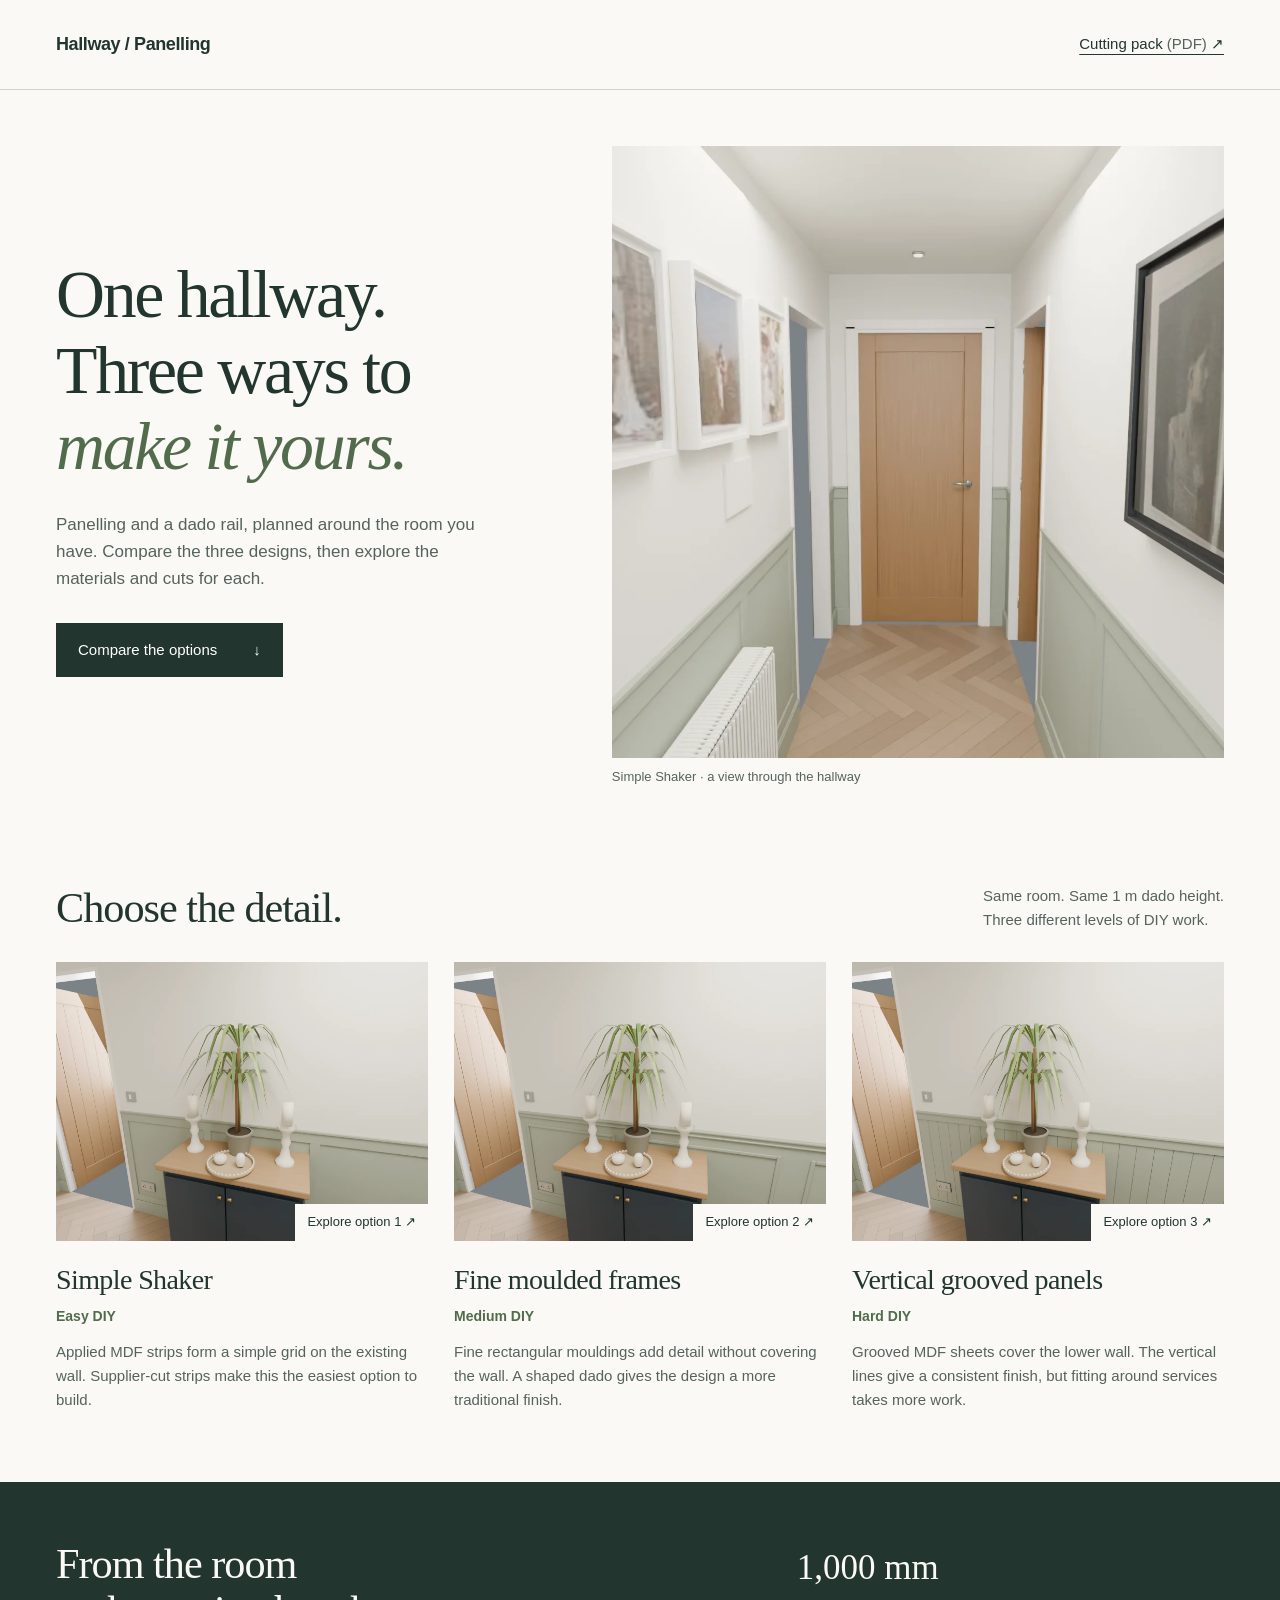
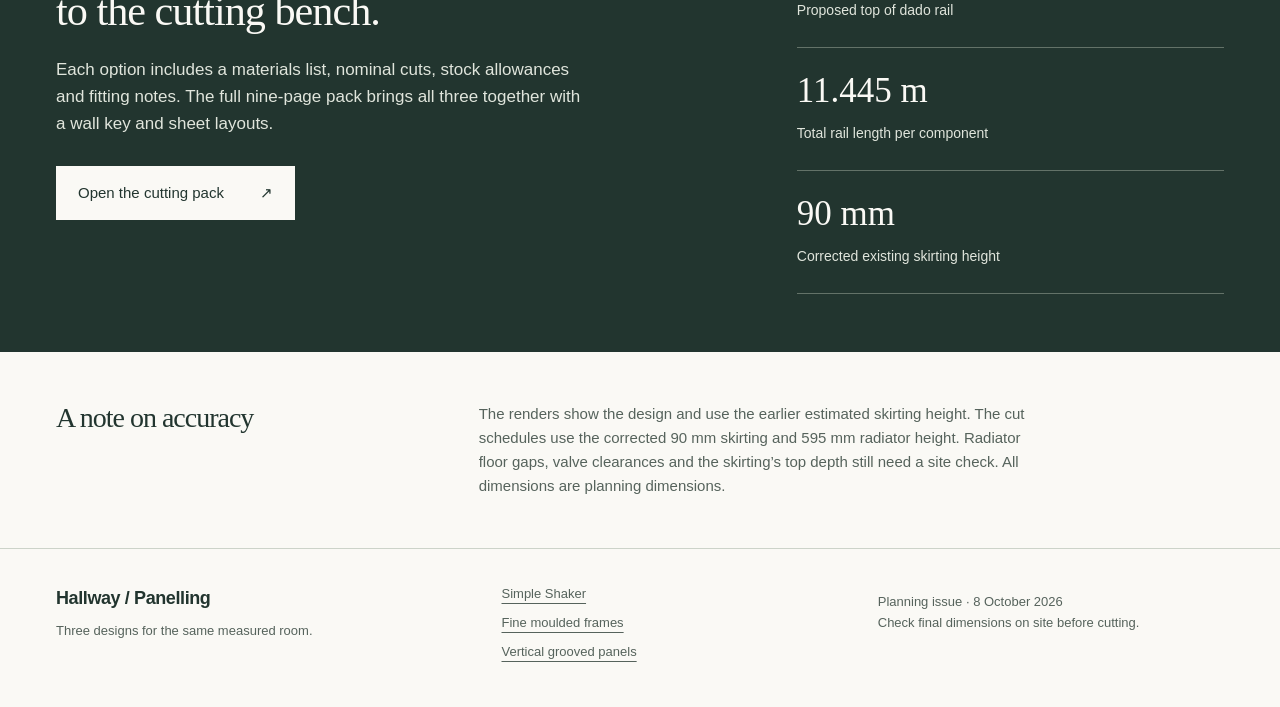
==== index.html @ 0c5785c9 "feat: publish hallway panelling options Add a landing page and three design pages with room renders," ====
<!doctype html>
<html lang="en-GB"><head><meta charset="utf-8"><meta name="viewport" content="width=device-width,initial-scale=1"><title>Three options | Hallway panelling</title><meta name="description" content="Compare three hallway panelling designs with room renders, DIY ratings, materials and cutting schedules."><meta name="theme-color" content="#22352f"><link rel="stylesheet" href="assets/style.css"><script src="assets/gallery.js" defer></script></head>
<body><a class="skip" href="#main">Skip to content</a><header class="site-header"><a class="wordmark" href="./">Hallway / Panelling</a><a class="pack-link" href="assets/hallway-panelling-materials-and-cuts.pdf">Cutting pack <span>(PDF)</span> ↗</a></header><main id="main"><section class="intro"><div><h1>One hallway.<br>Three ways to<br><em>make it yours.</em></h1><p>Panelling and a dado rail, planned around the room you have. Compare the three designs, then explore the materials and cuts for each.</p><a class="button" href="#options">Compare the options <span>↓</span></a></div><figure><img src="assets/shaker-hall.webp" alt="View along the hallway with simple shaker" width="1440" height="1080" loading="eager"><figcaption>Simple Shaker · a view through the hallway</figcaption></figure></section><section id="options" class="options"><div class="section-heading"><h2>Choose the detail.</h2><p>Same room. Same 1 m dado height.<br>Three different levels of DIY work.</p></div><div class="option-grid"><article class="option"><a class="image-link" href="shaker/"><img src="assets/shaker-cabinet.webp" alt="View of the cabinet wall with simple shaker" width="1440" height="1080" loading="lazy"><span class="image-label">Explore option 1 ↗</span></a><div class="option-heading"><h3><a href="shaker/">Simple Shaker</a></h3><span>Easy DIY</span></div><p>Applied MDF strips form a simple grid on the existing wall. Supplier-cut strips make this the easiest option to build.</p></article><article class="option"><a class="image-link" href="frames/"><img src="assets/frames-cabinet.webp" alt="View of the cabinet wall with fine moulded frames" width="1440" height="1080" loading="lazy"><span class="image-label">Explore option 2 ↗</span></a><div class="option-heading"><h3><a href="frames/">Fine moulded frames</a></h3><span>Medium DIY</span></div><p>Fine rectangular mouldings add detail without covering the wall. A shaped dado gives the design a more traditional finish.</p></article><article class="option"><a class="image-link" href="grooved/"><img src="assets/grooved-cabinet.webp" alt="View of the cabinet wall with vertical grooved panels" width="1440" height="1080" loading="lazy"><span class="image-label">Explore option 3 ↗</span></a><div class="option-heading"><h3><a href="grooved/">Vertical grooved panels</a></h3><span>Hard DIY</span></div><p>Grooved MDF sheets cover the lower wall. The vertical lines give a consistent finish, but fitting around services takes more work.</p></article></div></section><section class="planning"><div><h2>From the room<br>to the cutting bench.</h2><p>Each option includes a materials list, nominal cuts, stock allowances and fitting notes. The full nine-page pack brings all three together with a wall key and sheet layouts.</p><a class="button light" href="assets/hallway-panelling-materials-and-cuts.pdf">Open the cutting pack <span>↗</span></a></div><div class="planning-facts"><div><strong>1,000 mm</strong><span>Proposed top of dado rail</span></div><div><strong>11.445 m</strong><span>Total rail length per component</span></div><div><strong>90 mm</strong><span>Corrected existing skirting height</span></div></div></section><aside class="site-note"><h2>A note on accuracy</h2><p>The renders show the design and use the earlier estimated skirting height. The cut schedules use the corrected 90 mm skirting and 595 mm radiator height. Radiator floor gaps, valve clearances and the skirting’s top depth still need a site check. All dimensions are planning dimensions.</p></aside></main><footer><div><a class="wordmark" href="./">Hallway / Panelling</a><p>Three designs for the same measured room.</p></div><nav aria-label="All options"><a href="shaker/">Simple Shaker</a><a href="frames/">Fine moulded frames</a><a href="grooved/">Vertical grooved panels</a></nav><p class="footer-note">Planning issue · 8 October 2026<br>Check final dimensions on site before cutting.</p></footer></body></html>
---- assets/style.css ----
:root{--ink:#22352f;--muted:#56635c;--paper:#faf9f5;--sage:#e7ebe2;--line:#ccd3c9}*{box-sizing:border-box}html{scroll-behavior:smooth;scroll-padding-top:24px}body{margin:0;background:var(--paper);color:var(--ink);font-family:Arial,Helvetica,sans-serif;font-size:17px;line-height:1.6}a{color:inherit;text-underline-offset:5px}a:hover{color:#587446}a:focus-visible,summary:focus-visible,[tabindex]:focus-visible{outline:3px solid #9d5c25;outline-offset:5px}img{display:block;max-width:100%;height:auto}h1,h2,h3,p,figure{margin:0}h1,h2,h3{font-weight:400;line-height:1.12}h1,h2{font-family:Georgia,'Times New Roman',serif}h1{font-size:clamp(46px,5.3vw,78px);letter-spacing:-2.3px}h1 em{font-weight:400;color:#526b4d}h2{font-size:clamp(32px,3.3vw,46px);letter-spacing:-1px}h3{font-size:24px}p{max-width:68ch}p+p{margin-top:14px}.site-header,main,footer{max-width:1440px;margin:auto}.site-header{padding:30px 56px;display:flex;align-items:center;justify-content:space-between;border-bottom:1px solid var(--line)}.wordmark{font-size:18px;font-weight:600;letter-spacing:-.4px;text-decoration:none}.pack-link{font-size:15px}.pack-link span{color:var(--muted)}.skip{position:absolute;left:20px;top:-100px;background:white;padding:12px;z-index:10}.skip:focus{top:8px}.intro{display:grid;grid-template-columns:.9fr 1.1fr;gap:55px;align-items:center;padding:56px}.intro p{margin:26px 0 30px;max-width:420px;color:var(--muted)}.intro figure img{aspect-ratio:1;object-fit:cover}.intro figcaption{font-size:13px;color:var(--muted);margin-top:9px}.button{display:inline-flex;gap:36px;align-items:center;justify-content:space-between;background:var(--ink);color:white;padding:15px 22px;text-decoration:none;font-size:15px}.button:hover{background:#3a5546;color:white}.button.light{background:var(--paper);color:var(--ink)}.options{padding:40px 56px 70px;scroll-margin-top:25px}.section-heading{display:flex;justify-content:space-between;align-items:end;margin-bottom:30px}.section-heading p{font-size:15px;color:var(--muted)}.option-grid{display:grid;grid-template-columns:repeat(3,1fr);gap:26px}.image-link{display:block;position:relative;overflow:hidden}.image-link img{aspect-ratio:4/3;object-fit:cover}.image-label{position:absolute;bottom:0;right:0;background:var(--paper);padding:8px 12px;font-size:13px}.option-heading{margin:23px 0 12px}.option-heading h3{font-family:Georgia,serif;font-size:28px;letter-spacing:-.6px}.option-heading h3 a{text-decoration:none}.option-heading>span{display:block;margin-top:10px;font-size:14px;font-weight:600;color:#526b4d}.option p{font-size:15px;color:var(--muted)}.planning{background:var(--ink);color:var(--paper);padding:58px 56px;display:grid;grid-template-columns:1.2fr .8fr;gap:100px}.planning p{margin:22px 0 28px;max-width:530px;color:#e0e5dc}.planning-facts>div{padding:15px 0 24px;border-bottom:1px solid #637268}.planning-facts>div:first-child{padding-top:0}.planning-facts strong{display:block;font-family:Georgia,serif;font-size:35px;font-weight:400}.planning-facts span{font-size:14px;color:#e0e5dc}.site-note{display:grid;grid-template-columns:1fr 2fr;gap:50px;padding:50px 56px}.site-note h2{font-size:28px}.site-note p{font-size:15px;color:var(--muted)}footer{border-top:1px solid var(--line);padding:35px 56px 45px;display:grid;grid-template-columns:1.2fr 1fr 1fr;gap:30px;font-size:13px;color:var(--muted)}footer .wordmark{color:var(--ink)}footer p{margin-top:8px}footer nav{display:flex;flex-direction:column;gap:8px}.page-title{padding:36px 56px 32px}.back{font-size:14px}.title-row{display:flex;align-items:center;justify-content:space-between;gap:40px;margin-top:32px}.title-row h1{font-size:clamp(40px,4.2vw,64px)}.title-row>div>p{margin-top:15px;color:var(--muted)}.difficulty{flex:0 0 260px;border-left:2px solid #8d9f86;padding-left:20px}.difficulty strong{font-size:20px}.difficulty p{font-size:14px}.gallery{margin:0 56px}.gallery-nav{display:flex;gap:25px;margin-bottom:17px;font-size:14px}.gallery-nav a[aria-current=true]{font-weight:700;text-decoration-thickness:2px}.gallery figure{margin-bottom:24px}.gallery figure img{width:100%;aspect-ratio:4/3;object-fit:contain}.gallery figure#view-overview img{object-fit:contain;background:#e9e7e1}.gallery figure[hidden]{display:none}.gallery figcaption{font-size:13px;margin-top:8px;color:var(--muted)}.preview-note{margin:12px 56px 30px;color:var(--muted);font-size:13px;max-width:none}.dimension-strip{margin:0 56px;display:grid;grid-template-columns:repeat(3,1fr);padding:24px 0;border-block:1px solid var(--line)}.dimension-strip div{display:flex;flex-direction:column}.dimension-strip span{font-size:14px;color:var(--muted)}.dimension-strip strong{font-size:26px;font-weight:400;font-family:Georgia,serif}.section-nav{margin:0 56px;padding:24px 0;display:flex;gap:30px;font-size:14px;flex-wrap:wrap}.document{max-width:1060px;margin:0 auto;padding:10px 56px 65px}.document section{padding-top:40px}.document h2{margin-bottom:22px}.document h3{font-family:Georgia,serif;margin-bottom:13px}.document p{font-size:16px;color:var(--muted);max-width:none}.table-scroll{overflow:auto;margin:25px 0;max-width:100%;border-bottom:1px solid var(--line)}table{border-collapse:collapse;width:100%;font-size:14px;text-align:left}caption{text-align:left;font-weight:600;padding-bottom:12px;font-size:15px}th{background:var(--sage);font-weight:600}td,th{padding:14px 16px;border-top:1px solid var(--line);vertical-align:top}td:first-child{color:var(--ink);font-weight:600}td{color:var(--muted)}details{border-block-start:1px solid var(--line);margin-top:25px}summary{padding:21px 0;cursor:pointer;font-size:16px;font-weight:600}summary span{font-weight:400;color:var(--muted);font-size:13px;margin-left:12px}.detail-body{padding-bottom:20px}.wall-key{max-width:650px;width:100%;margin:18px auto}.fitting-list{padding-left:24px;font-size:16px;color:var(--muted)}.fitting-list li{padding:0 0 15px 7px}.check{background:var(--sage);padding:26px 30px;margin:25px 0}.next-option{display:flex;justify-content:space-between;align-items:center;padding:40px 56px;background:var(--sage);text-decoration:none}.next-option span{font-size:14px}.next-option strong{font-family:Georgia,serif;font-size:30px;font-weight:400}
@media(min-width:1450px){.intro{padding-top:70px;padding-bottom:70px}}
@media(max-width:900px){.site-header{padding:24px 28px}.intro{padding:36px 28px;gap:28px}h1{font-size:48px}.options{padding:35px 28px 45px}.option-grid{gap:18px}.option-heading h3{font-size:24px}.planning{padding:40px 28px;gap:40px}.site-note{padding:35px 28px}footer{padding:30px 28px}.page-title{padding:28px}.gallery{margin:0 28px}.preview-note,.dimension-strip,.section-nav{margin-left:28px;margin-right:28px}.document{padding:10px 28px 45px}.next-option{padding:30px 28px}.title-row{align-items:start}.difficulty{flex-basis:210px}}
@media(max-width:620px){body{font-size:16px}.site-header{padding:20px}.wordmark{font-size:16px}.pack-link{font-size:13px}.pack-link span{display:none}.intro{grid-template-columns:1fr;padding:34px 20px 25px;gap:30px}.intro h1{font-size:49px;letter-spacing:-1.8px}.intro p{margin:20px 0 24px}.intro figure img{aspect-ratio:4/3}.options{padding:30px 20px 40px}.section-heading{display:block;margin-bottom:25px}.section-heading p{margin-top:14px}.option-grid{grid-template-columns:1fr;gap:36px}.option-heading{margin-top:18px}.option-heading h3{font-size:29px}.option p{font-size:16px}.planning{padding:35px 20px;grid-template-columns:1fr;gap:35px}.planning-facts{display:grid;grid-template-columns:1fr}.planning-facts>div{padding:15px 0}.planning-facts strong{font-size:29px}.site-note{display:block;padding:35px 20px}.site-note h2{margin-bottom:15px}footer{grid-template-columns:1fr;padding:30px 20px;gap:25px}.title-row{display:block;margin-top:25px}.title-row h1{font-size:43px;letter-spacing:-1.2px}.difficulty{margin-top:25px}.difficulty p{max-width:45ch}.page-title{padding:25px 20px}.gallery{margin:0 20px}.gallery-nav{gap:18px;flex-wrap:wrap;font-size:13px}.gallery figure img{aspect-ratio:4/3}.preview-note{margin:10px 20px 25px}.dimension-strip{margin:0 20px;gap:10px}.dimension-strip strong{font-size:21px}.dimension-strip span{font-size:12px}.section-nav{margin:0 20px;gap:15px 22px}.document{padding:0 20px 40px}.document section{padding-top:30px}td,th{padding:12px;min-width:95px}table{font-size:13px}summary span{display:block;margin:5px 0 0 17px}.check{padding:22px}.next-option{padding:28px 20px;display:block}.next-option strong{display:block;font-size:29px;margin-top:8px}}
@media(prefers-reduced-motion:reduce){html{scroll-behavior:auto}}
@media print{.site-header,.section-nav,.gallery-nav,footer,.next-option,.button,.back{display:none}body{background:white;color:black}.page-title,.document{padding:0}.gallery figure{max-width:55%;margin:auto}.dimension-strip{margin:20px 0}.document section{break-inside:avoid}details{display:none}a{color:inherit;text-decoration:none}}
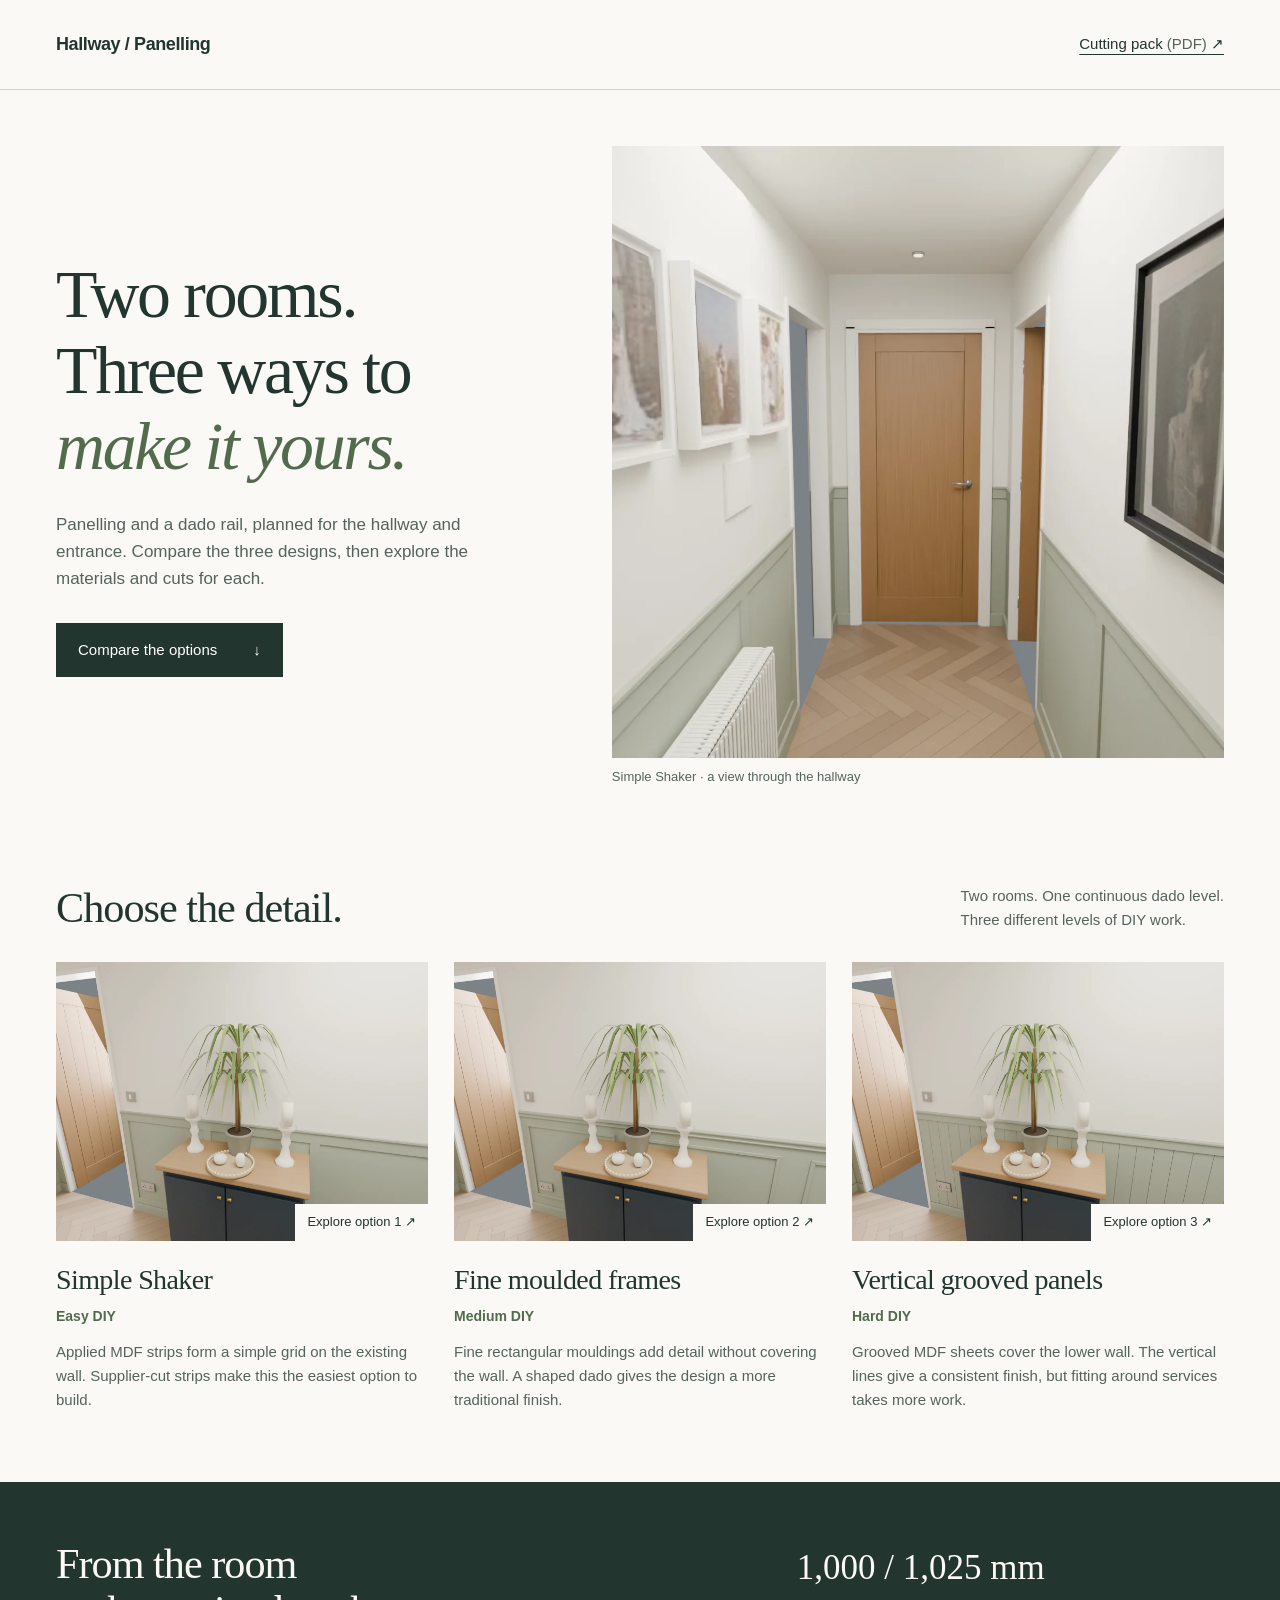
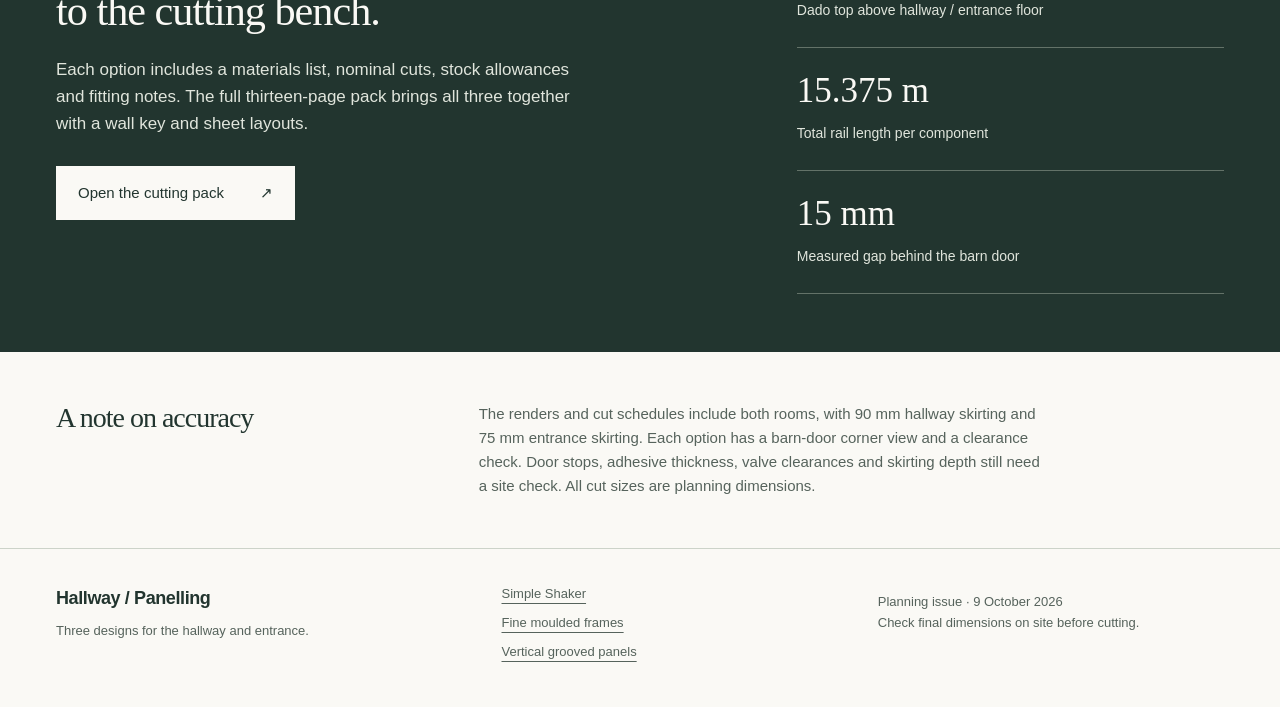
==== commit 4fae3fd3: "feat: add entrance and barn-door views Add entrance previews and three barn-door positions for each " ====
--- a/index.html
+++ b/index.html
@@ -1,3 +1,3 @@
 <!doctype html>
-<html lang="en-GB"><head><meta charset="utf-8"><meta name="viewport" content="width=device-width,initial-scale=1"><title>Three options | Hallway panelling</title><meta name="description" content="Compare three hallway panelling designs with room renders, DIY ratings, materials and cutting schedules."><meta name="theme-color" content="#22352f"><link rel="stylesheet" href="assets/style.css"><script src="assets/gallery.js" defer></script></head>
-<body><a class="skip" href="#main">Skip to content</a><header class="site-header"><a class="wordmark" href="./">Hallway / Panelling</a><a class="pack-link" href="assets/hallway-panelling-materials-and-cuts.pdf">Cutting pack <span>(PDF)</span> ↗</a></header><main id="main"><section class="intro"><div><h1>One hallway.<br>Three ways to<br><em>make it yours.</em></h1><p>Panelling and a dado rail, planned around the room you have. Compare the three designs, then explore the materials and cuts for each.</p><a class="button" href="#options">Compare the options <span>↓</span></a></div><figure><img src="assets/shaker-hall.webp" alt="View along the hallway with simple shaker" width="1440" height="1080" loading="eager"><figcaption>Simple Shaker · a view through the hallway</figcaption></figure></section><section id="options" class="options"><div class="section-heading"><h2>Choose the detail.</h2><p>Same room. Same 1 m dado height.<br>Three different levels of DIY work.</p></div><div class="option-grid"><article class="option"><a class="image-link" href="shaker/"><img src="assets/shaker-cabinet.webp" alt="View of the cabinet wall with simple shaker" width="1440" height="1080" loading="lazy"><span class="image-label">Explore option 1 ↗</span></a><div class="option-heading"><h3><a href="shaker/">Simple Shaker</a></h3><span>Easy DIY</span></div><p>Applied MDF strips form a simple grid on the existing wall. Supplier-cut strips make this the easiest option to build.</p></article><article class="option"><a class="image-link" href="frames/"><img src="assets/frames-cabinet.webp" alt="View of the cabinet wall with fine moulded frames" width="1440" height="1080" loading="lazy"><span class="image-label">Explore option 2 ↗</span></a><div class="option-heading"><h3><a href="frames/">Fine moulded frames</a></h3><span>Medium DIY</span></div><p>Fine rectangular mouldings add detail without covering the wall. A shaped dado gives the design a more traditional finish.</p></article><article class="option"><a class="image-link" href="grooved/"><img src="assets/grooved-cabinet.webp" alt="View of the cabinet wall with vertical grooved panels" width="1440" height="1080" loading="lazy"><span class="image-label">Explore option 3 ↗</span></a><div class="option-heading"><h3><a href="grooved/">Vertical grooved panels</a></h3><span>Hard DIY</span></div><p>Grooved MDF sheets cover the lower wall. The vertical lines give a consistent finish, but fitting around services takes more work.</p></article></div></section><section class="planning"><div><h2>From the room<br>to the cutting bench.</h2><p>Each option includes a materials list, nominal cuts, stock allowances and fitting notes. The full nine-page pack brings all three together with a wall key and sheet layouts.</p><a class="button light" href="assets/hallway-panelling-materials-and-cuts.pdf">Open the cutting pack <span>↗</span></a></div><div class="planning-facts"><div><strong>1,000 mm</strong><span>Proposed top of dado rail</span></div><div><strong>11.445 m</strong><span>Total rail length per component</span></div><div><strong>90 mm</strong><span>Corrected existing skirting height</span></div></div></section><aside class="site-note"><h2>A note on accuracy</h2><p>The renders show the design and use the earlier estimated skirting height. The cut schedules use the corrected 90 mm skirting and 595 mm radiator height. Radiator floor gaps, valve clearances and the skirting’s top depth still need a site check. All dimensions are planning dimensions.</p></aside></main><footer><div><a class="wordmark" href="./">Hallway / Panelling</a><p>Three designs for the same measured room.</p></div><nav aria-label="All options"><a href="shaker/">Simple Shaker</a><a href="frames/">Fine moulded frames</a><a href="grooved/">Vertical grooved panels</a></nav><p class="footer-note">Planning issue · 8 October 2026<br>Check final dimensions on site before cutting.</p></footer></body></html>+<html lang="en-GB"><head><meta charset="utf-8"><meta name="viewport" content="width=device-width,initial-scale=1"><title>Three options | Hallway panelling</title><meta name="description" content="Compare three hallway and entrance panelling designs with room renders, DIY ratings, materials and cutting schedules."><meta name="theme-color" content="#22352f"><link rel="stylesheet" href="assets/style.css"><script src="assets/gallery.js" defer></script></head>
+<body><a class="skip" href="#main">Skip to content</a><header class="site-header"><a class="wordmark" href="./">Hallway / Panelling</a><a class="pack-link" href="assets/hallway-panelling-materials-and-cuts.pdf">Cutting pack <span>(PDF)</span> ↗</a></header><main id="main"><section class="intro"><div><h1>Two rooms.<br>Three ways to<br><em>make it yours.</em></h1><p>Panelling and a dado rail, planned for the hallway and entrance. Compare the three designs, then explore the materials and cuts for each.</p><a class="button" href="#options">Compare the options <span>↓</span></a></div><figure><img src="assets/shaker-hall.webp" alt="Along the hallway with simple shaker" width="1440" height="1080" loading="eager"><figcaption>Simple Shaker · a view through the hallway</figcaption></figure></section><section id="options" class="options"><div class="section-heading"><h2>Choose the detail.</h2><p>Two rooms. One continuous dado level.<br>Three different levels of DIY work.</p></div><div class="option-grid"><article class="option"><a class="image-link" href="shaker/"><img src="assets/shaker-cabinet.webp" alt="Cabinet wall with simple shaker" width="1440" height="1080" loading="lazy"><span class="image-label">Explore option 1 ↗</span></a><div class="option-heading"><h3><a href="shaker/">Simple Shaker</a></h3><span>Easy DIY</span></div><p>Applied MDF strips form a simple grid on the existing wall. Supplier-cut strips make this the easiest option to build.</p></article><article class="option"><a class="image-link" href="frames/"><img src="assets/frames-cabinet.webp" alt="Cabinet wall with fine moulded frames" width="1440" height="1080" loading="lazy"><span class="image-label">Explore option 2 ↗</span></a><div class="option-heading"><h3><a href="frames/">Fine moulded frames</a></h3><span>Medium DIY</span></div><p>Fine rectangular mouldings add detail without covering the wall. A shaped dado gives the design a more traditional finish.</p></article><article class="option"><a class="image-link" href="grooved/"><img src="assets/grooved-cabinet.webp" alt="Cabinet wall with vertical grooved panels" width="1440" height="1080" loading="lazy"><span class="image-label">Explore option 3 ↗</span></a><div class="option-heading"><h3><a href="grooved/">Vertical grooved panels</a></h3><span>Hard DIY</span></div><p>Grooved MDF sheets cover the lower wall. The vertical lines give a consistent finish, but fitting around services takes more work.</p></article></div></section><section class="planning"><div><h2>From the room<br>to the cutting bench.</h2><p>Each option includes a materials list, nominal cuts, stock allowances and fitting notes. The full thirteen-page pack brings all three together with a wall key and sheet layouts.</p><a class="button light" href="assets/hallway-panelling-materials-and-cuts.pdf">Open the cutting pack <span>↗</span></a></div><div class="planning-facts"><div><strong>1,000 / 1,025 mm</strong><span>Dado top above hallway / entrance floor</span></div><div><strong>15.375 m</strong><span>Total rail length per component</span></div><div><strong>15 mm</strong><span>Measured gap behind the barn door</span></div></div></section><aside class="site-note"><h2>A note on accuracy</h2><p>The renders and cut schedules include both rooms, with 90 mm hallway skirting and 75 mm entrance skirting. Each option has a barn-door corner view and a clearance check. Door stops, adhesive thickness, valve clearances and skirting depth still need a site check. All cut sizes are planning dimensions.</p></aside></main><footer><div><a class="wordmark" href="./">Hallway / Panelling</a><p>Three designs for the hallway and entrance.</p></div><nav aria-label="All options"><a href="shaker/">Simple Shaker</a><a href="frames/">Fine moulded frames</a><a href="grooved/">Vertical grooved panels</a></nav><p class="footer-note">Planning issue · 9 October 2026<br>Check final dimensions on site before cutting.</p></footer></body></html>
--- a/assets/style.css
+++ b/assets/style.css
@@ -4,3 +4,7 @@
 @media(max-width:620px){body{font-size:16px}.site-header{padding:20px}.wordmark{font-size:16px}.pack-link{font-size:13px}.pack-link span{display:none}.intro{grid-template-columns:1fr;padding:34px 20px 25px;gap:30px}.intro h1{font-size:49px;letter-spacing:-1.8px}.intro p{margin:20px 0 24px}.intro figure img{aspect-ratio:4/3}.options{padding:30px 20px 40px}.section-heading{display:block;margin-bottom:25px}.section-heading p{margin-top:14px}.option-grid{grid-template-columns:1fr;gap:36px}.option-heading{margin-top:18px}.option-heading h3{font-size:29px}.option p{font-size:16px}.planning{padding:35px 20px;grid-template-columns:1fr;gap:35px}.planning-facts{display:grid;grid-template-columns:1fr}.planning-facts>div{padding:15px 0}.planning-facts strong{font-size:29px}.site-note{display:block;padding:35px 20px}.site-note h2{margin-bottom:15px}footer{grid-template-columns:1fr;padding:30px 20px;gap:25px}.title-row{display:block;margin-top:25px}.title-row h1{font-size:43px;letter-spacing:-1.2px}.difficulty{margin-top:25px}.difficulty p{max-width:45ch}.page-title{padding:25px 20px}.gallery{margin:0 20px}.gallery-nav{gap:18px;flex-wrap:wrap;font-size:13px}.gallery figure img{aspect-ratio:4/3}.preview-note{margin:10px 20px 25px}.dimension-strip{margin:0 20px;gap:10px}.dimension-strip strong{font-size:21px}.dimension-strip span{font-size:12px}.section-nav{margin:0 20px;gap:15px 22px}.document{padding:0 20px 40px}.document section{padding-top:30px}td,th{padding:12px;min-width:95px}table{font-size:13px}summary span{display:block;margin:5px 0 0 17px}.check{padding:22px}.next-option{padding:28px 20px;display:block}.next-option strong{display:block;font-size:29px;margin-top:8px}}
 @media(prefers-reduced-motion:reduce){html{scroll-behavior:auto}}
 @media print{.site-header,.section-nav,.gallery-nav,footer,.next-option,.button,.back{display:none}body{background:white;color:black}.page-title,.document{padding:0}.gallery figure{max-width:55%;margin:auto}.dimension-strip{margin:20px 0}.document section{break-inside:avoid}details{display:none}a{color:inherit;text-decoration:none}}
+
+.gallery h2{font-size:32px;margin:34px 0 20px}.gallery-nav{flex-wrap:wrap}.barn-check{margin:45px 56px}.barn-check>p{margin:20px 0 28px;color:var(--muted)}.barn-check .gallery{margin:0}.barn-check .gallery h2{font-size:24px}.clearance-notes{max-width:70ch;margin:25px 0 40px;color:var(--muted)}.clearance-notes strong{color:var(--ink)}table{font-variant-numeric:tabular-nums}::selection{background:#ccd3c9;color:#22352f}@media(max-width:900px){.barn-check{margin:35px 28px}}@media(max-width:620px){.barn-check{margin:30px 20px}.gallery h2{font-size:29px}}
+
+.barn-check figure img{max-height:70vh;background:#efeee9}
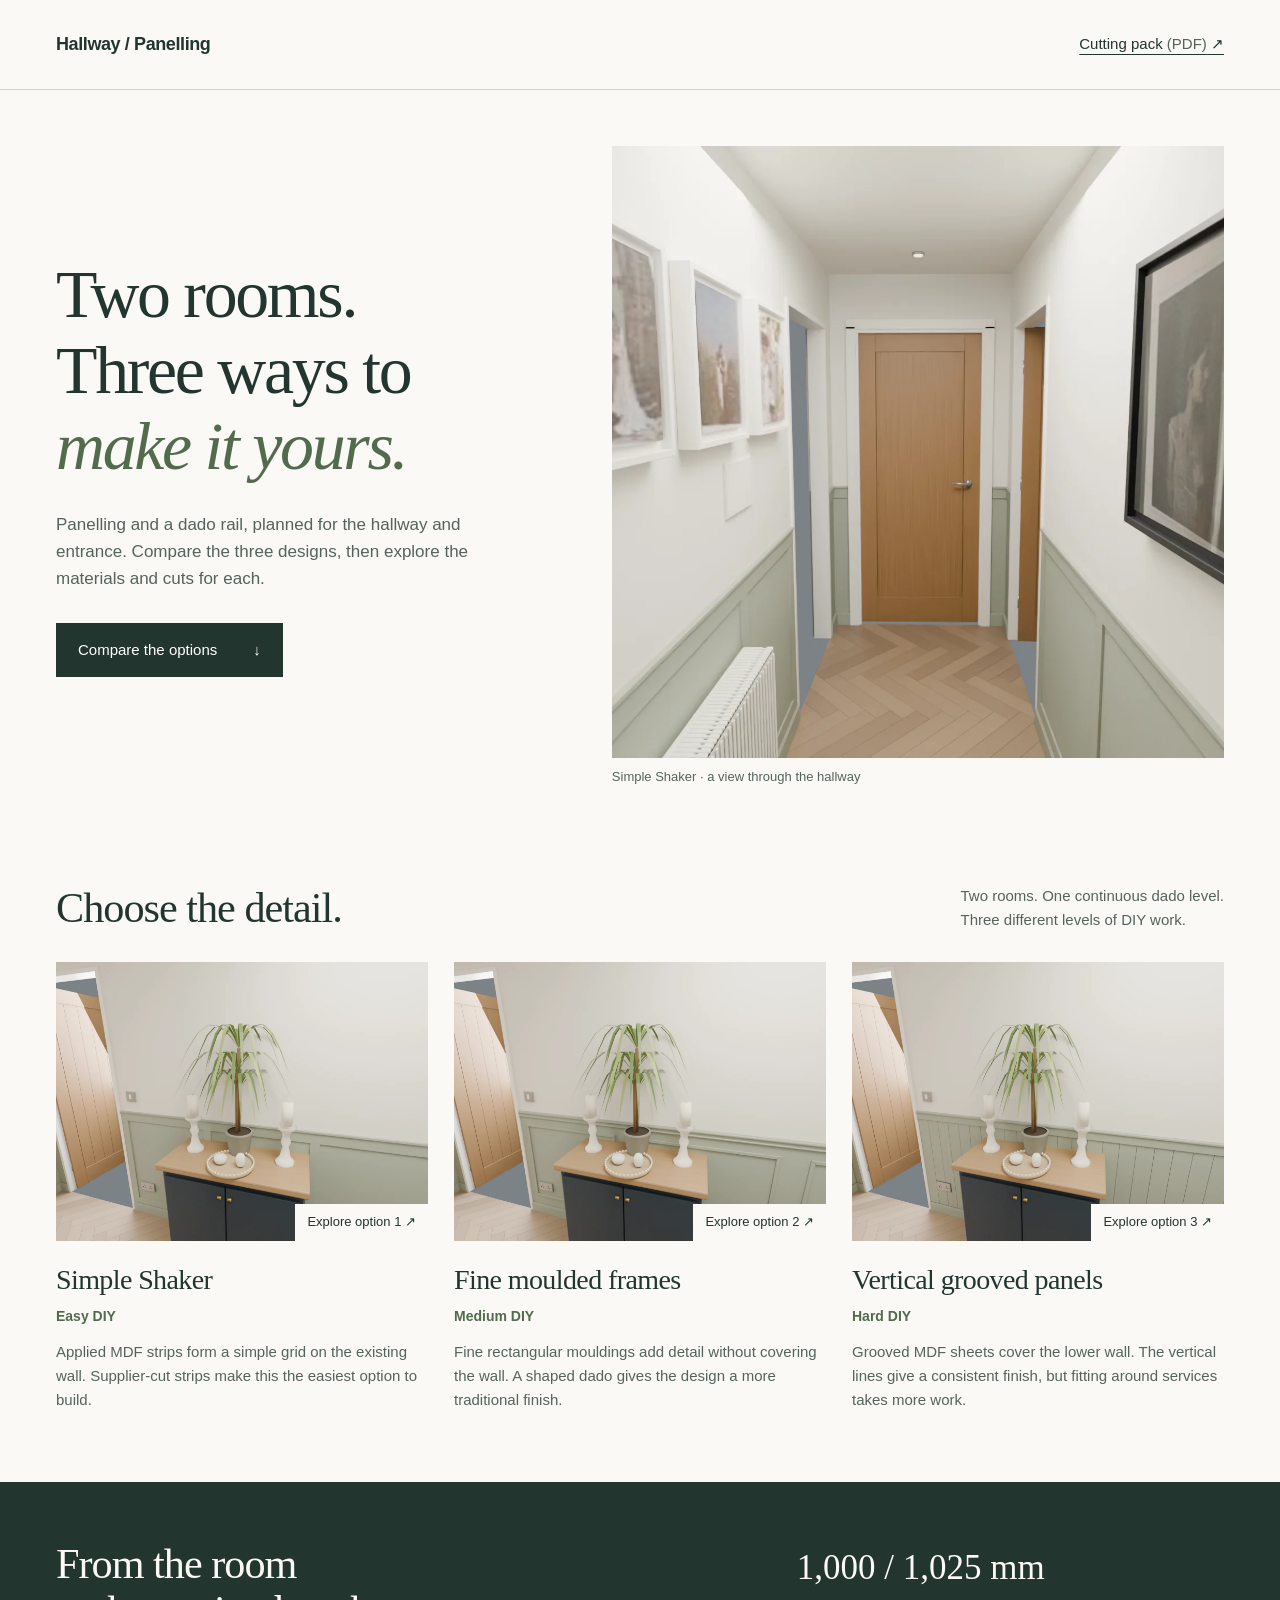
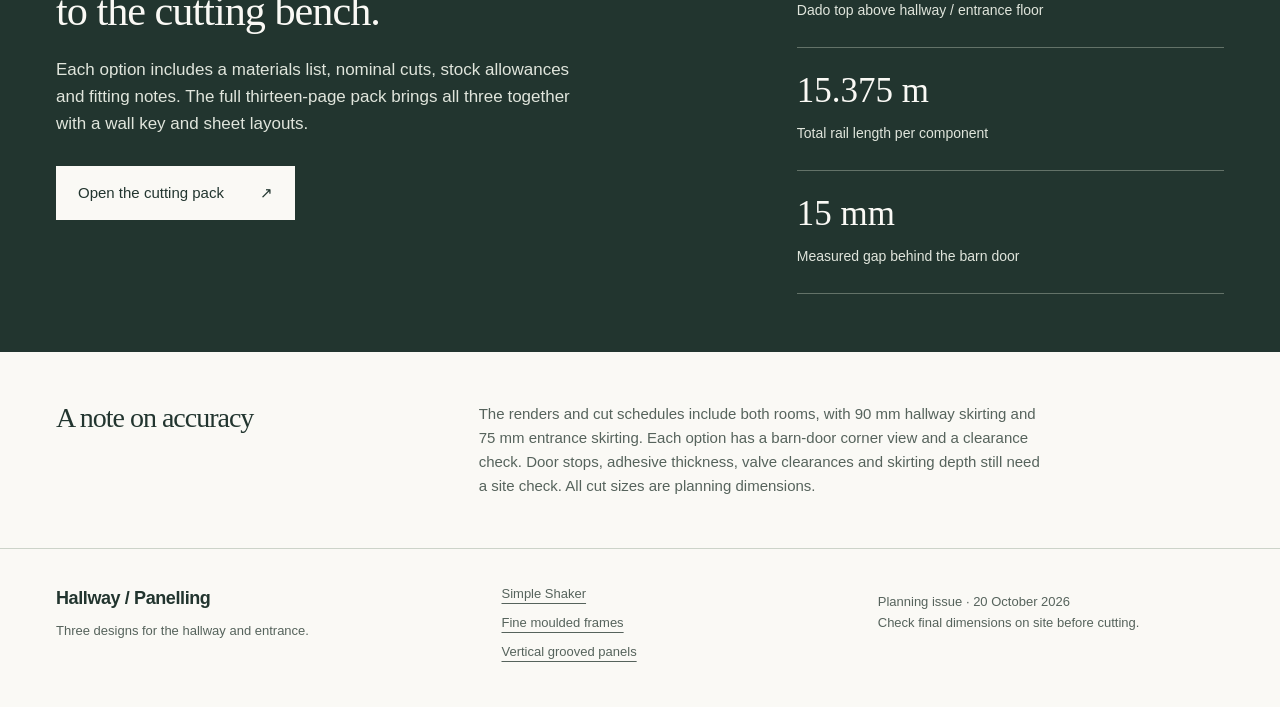
==== commit 20110c32: "fix: use 2400 mm dado rail stock Update material tables and rough-cut schedules for 2400 mm rails. S" ====
--- a/index.html
+++ b/index.html
@@ -1,3 +1,3 @@
 <!doctype html>
 <html lang="en-GB"><head><meta charset="utf-8"><meta name="viewport" content="width=device-width,initial-scale=1"><title>Three options | Hallway panelling</title><meta name="description" content="Compare three hallway and entrance panelling designs with room renders, DIY ratings, materials and cutting schedules."><meta name="theme-color" content="#22352f"><link rel="stylesheet" href="assets/style.css"><script src="assets/gallery.js" defer></script></head>
-<body><a class="skip" href="#main">Skip to content</a><header class="site-header"><a class="wordmark" href="./">Hallway / Panelling</a><a class="pack-link" href="assets/hallway-panelling-materials-and-cuts.pdf">Cutting pack <span>(PDF)</span> ↗</a></header><main id="main"><section class="intro"><div><h1>Two rooms.<br>Three ways to<br><em>make it yours.</em></h1><p>Panelling and a dado rail, planned for the hallway and entrance. Compare the three designs, then explore the materials and cuts for each.</p><a class="button" href="#options">Compare the options <span>↓</span></a></div><figure><img src="assets/shaker-hall.webp" alt="Along the hallway with simple shaker" width="1440" height="1080" loading="eager"><figcaption>Simple Shaker · a view through the hallway</figcaption></figure></section><section id="options" class="options"><div class="section-heading"><h2>Choose the detail.</h2><p>Two rooms. One continuous dado level.<br>Three different levels of DIY work.</p></div><div class="option-grid"><article class="option"><a class="image-link" href="shaker/"><img src="assets/shaker-cabinet.webp" alt="Cabinet wall with simple shaker" width="1440" height="1080" loading="lazy"><span class="image-label">Explore option 1 ↗</span></a><div class="option-heading"><h3><a href="shaker/">Simple Shaker</a></h3><span>Easy DIY</span></div><p>Applied MDF strips form a simple grid on the existing wall. Supplier-cut strips make this the easiest option to build.</p></article><article class="option"><a class="image-link" href="frames/"><img src="assets/frames-cabinet.webp" alt="Cabinet wall with fine moulded frames" width="1440" height="1080" loading="lazy"><span class="image-label">Explore option 2 ↗</span></a><div class="option-heading"><h3><a href="frames/">Fine moulded frames</a></h3><span>Medium DIY</span></div><p>Fine rectangular mouldings add detail without covering the wall. A shaped dado gives the design a more traditional finish.</p></article><article class="option"><a class="image-link" href="grooved/"><img src="assets/grooved-cabinet.webp" alt="Cabinet wall with vertical grooved panels" width="1440" height="1080" loading="lazy"><span class="image-label">Explore option 3 ↗</span></a><div class="option-heading"><h3><a href="grooved/">Vertical grooved panels</a></h3><span>Hard DIY</span></div><p>Grooved MDF sheets cover the lower wall. The vertical lines give a consistent finish, but fitting around services takes more work.</p></article></div></section><section class="planning"><div><h2>From the room<br>to the cutting bench.</h2><p>Each option includes a materials list, nominal cuts, stock allowances and fitting notes. The full thirteen-page pack brings all three together with a wall key and sheet layouts.</p><a class="button light" href="assets/hallway-panelling-materials-and-cuts.pdf">Open the cutting pack <span>↗</span></a></div><div class="planning-facts"><div><strong>1,000 / 1,025 mm</strong><span>Dado top above hallway / entrance floor</span></div><div><strong>15.375 m</strong><span>Total rail length per component</span></div><div><strong>15 mm</strong><span>Measured gap behind the barn door</span></div></div></section><aside class="site-note"><h2>A note on accuracy</h2><p>The renders and cut schedules include both rooms, with 90 mm hallway skirting and 75 mm entrance skirting. Each option has a barn-door corner view and a clearance check. Door stops, adhesive thickness, valve clearances and skirting depth still need a site check. All cut sizes are planning dimensions.</p></aside></main><footer><div><a class="wordmark" href="./">Hallway / Panelling</a><p>Three designs for the hallway and entrance.</p></div><nav aria-label="All options"><a href="shaker/">Simple Shaker</a><a href="frames/">Fine moulded frames</a><a href="grooved/">Vertical grooved panels</a></nav><p class="footer-note">Planning issue · 9 October 2026<br>Check final dimensions on site before cutting.</p></footer></body></html>+<body><a class="skip" href="#main">Skip to content</a><header class="site-header"><a class="wordmark" href="./">Hallway / Panelling</a><a class="pack-link" href="assets/hallway-panelling-materials-and-cuts.pdf">Cutting pack <span>(PDF)</span> ↗</a></header><main id="main"><section class="intro"><div><h1>Two rooms.<br>Three ways to<br><em>make it yours.</em></h1><p>Panelling and a dado rail, planned for the hallway and entrance. Compare the three designs, then explore the materials and cuts for each.</p><a class="button" href="#options">Compare the options <span>↓</span></a></div><figure><img src="assets/shaker-hall.webp" alt="Towards the cupboard with simple shaker" width="1440" height="1080" loading="eager"><figcaption>Simple Shaker · a view through the hallway</figcaption></figure></section><section id="options" class="options"><div class="section-heading"><h2>Choose the detail.</h2><p>Two rooms. One continuous dado level.<br>Three different levels of DIY work.</p></div><div class="option-grid"><article class="option"><a class="image-link" href="shaker/"><img src="assets/shaker-cabinet.webp" alt="Cabinet wall with simple shaker" width="1440" height="1080" loading="lazy"><span class="image-label">Explore option 1 ↗</span></a><div class="option-heading"><h3><a href="shaker/">Simple Shaker</a></h3><span>Easy DIY</span></div><p>Applied MDF strips form a simple grid on the existing wall. Supplier-cut strips make this the easiest option to build.</p></article><article class="option"><a class="image-link" href="frames/"><img src="assets/frames-cabinet.webp" alt="Cabinet wall with fine moulded frames" width="1440" height="1080" loading="lazy"><span class="image-label">Explore option 2 ↗</span></a><div class="option-heading"><h3><a href="frames/">Fine moulded frames</a></h3><span>Medium DIY</span></div><p>Fine rectangular mouldings add detail without covering the wall. A shaped dado gives the design a more traditional finish.</p></article><article class="option"><a class="image-link" href="grooved/"><img src="assets/grooved-cabinet.webp" alt="Cabinet wall with vertical grooved panels" width="1440" height="1080" loading="lazy"><span class="image-label">Explore option 3 ↗</span></a><div class="option-heading"><h3><a href="grooved/">Vertical grooved panels</a></h3><span>Hard DIY</span></div><p>Grooved MDF sheets cover the lower wall. The vertical lines give a consistent finish, but fitting around services takes more work.</p></article></div></section><section class="planning"><div><h2>From the room<br>to the cutting bench.</h2><p>Each option includes a materials list, nominal cuts, stock allowances and fitting notes. The full thirteen-page pack brings all three together with a wall key and sheet layouts.</p><a class="button light" href="assets/hallway-panelling-materials-and-cuts.pdf">Open the cutting pack <span>↗</span></a></div><div class="planning-facts"><div><strong>1,000 / 1,025 mm</strong><span>Dado top above hallway / entrance floor</span></div><div><strong>15.375 m</strong><span>Total rail length per component</span></div><div><strong>15 mm</strong><span>Measured gap behind the barn door</span></div></div></section><aside class="site-note"><h2>A note on accuracy</h2><p>The renders and cut schedules include both rooms, with 90 mm hallway skirting and 75 mm entrance skirting. Each option has a barn-door corner view and a clearance check. Door stops, adhesive thickness, valve clearances and skirting depth still need a site check. All cut sizes are planning dimensions.</p></aside></main><footer><div><a class="wordmark" href="./">Hallway / Panelling</a><p>Three designs for the hallway and entrance.</p></div><nav aria-label="All options"><a href="shaker/">Simple Shaker</a><a href="frames/">Fine moulded frames</a><a href="grooved/">Vertical grooved panels</a></nav><p class="footer-note">Planning issue · 20 October 2026<br>Check final dimensions on site before cutting.</p></footer></body></html>
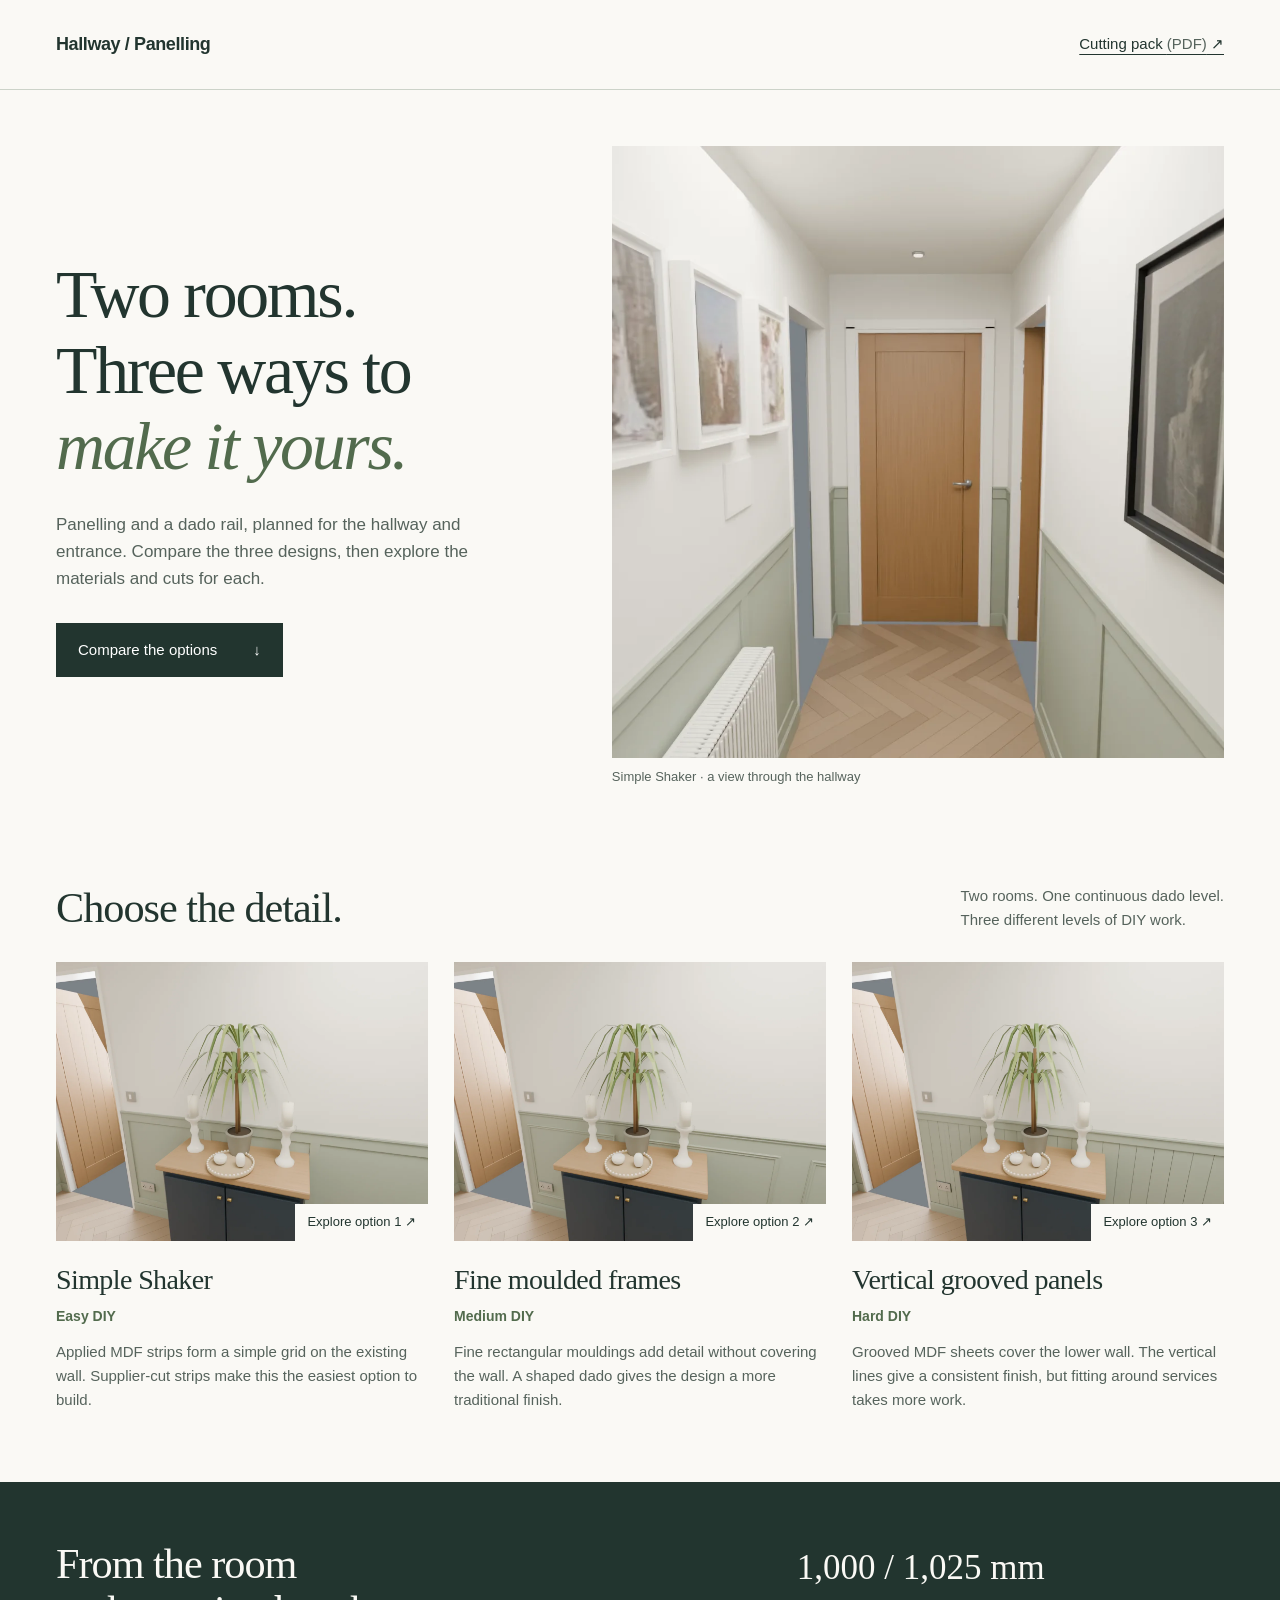
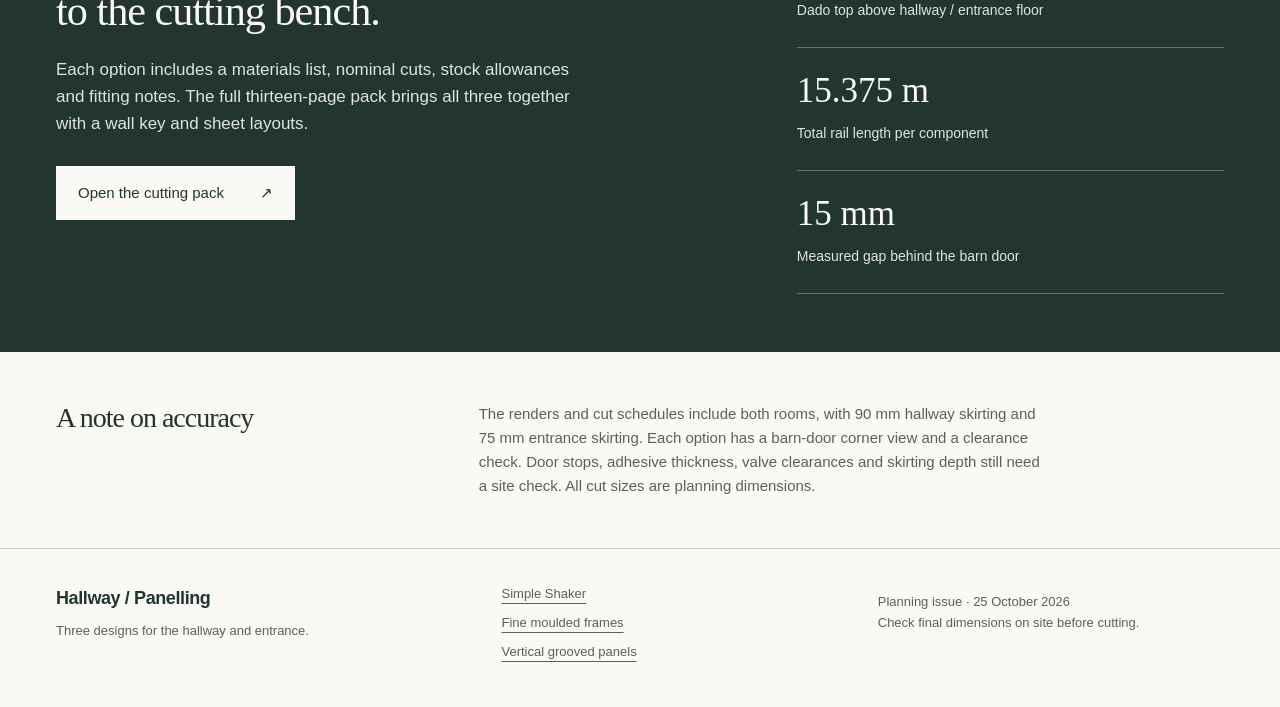
==== commit 136c2b2d: "feat: publish rounded frame layout Refresh the fine moulded frame previews and cut dimensions to mat" ====
--- a/index.html
+++ b/index.html
@@ -1,3 +1,3 @@
 <!doctype html>
 <html lang="en-GB"><head><meta charset="utf-8"><meta name="viewport" content="width=device-width,initial-scale=1"><title>Three options | Hallway panelling</title><meta name="description" content="Compare three hallway and entrance panelling designs with room renders, DIY ratings, materials and cutting schedules."><meta name="theme-color" content="#22352f"><link rel="stylesheet" href="assets/style.css"><script src="assets/gallery.js" defer></script></head>
-<body><a class="skip" href="#main">Skip to content</a><header class="site-header"><a class="wordmark" href="./">Hallway / Panelling</a><a class="pack-link" href="assets/hallway-panelling-materials-and-cuts.pdf">Cutting pack <span>(PDF)</span> ↗</a></header><main id="main"><section class="intro"><div><h1>Two rooms.<br>Three ways to<br><em>make it yours.</em></h1><p>Panelling and a dado rail, planned for the hallway and entrance. Compare the three designs, then explore the materials and cuts for each.</p><a class="button" href="#options">Compare the options <span>↓</span></a></div><figure><img src="assets/shaker-hall.webp" alt="Towards the cupboard with simple shaker" width="1440" height="1080" loading="eager"><figcaption>Simple Shaker · a view through the hallway</figcaption></figure></section><section id="options" class="options"><div class="section-heading"><h2>Choose the detail.</h2><p>Two rooms. One continuous dado level.<br>Three different levels of DIY work.</p></div><div class="option-grid"><article class="option"><a class="image-link" href="shaker/"><img src="assets/shaker-cabinet.webp" alt="Cabinet wall with simple shaker" width="1440" height="1080" loading="lazy"><span class="image-label">Explore option 1 ↗</span></a><div class="option-heading"><h3><a href="shaker/">Simple Shaker</a></h3><span>Easy DIY</span></div><p>Applied MDF strips form a simple grid on the existing wall. Supplier-cut strips make this the easiest option to build.</p></article><article class="option"><a class="image-link" href="frames/"><img src="assets/frames-cabinet.webp" alt="Cabinet wall with fine moulded frames" width="1440" height="1080" loading="lazy"><span class="image-label">Explore option 2 ↗</span></a><div class="option-heading"><h3><a href="frames/">Fine moulded frames</a></h3><span>Medium DIY</span></div><p>Fine rectangular mouldings add detail without covering the wall. A shaped dado gives the design a more traditional finish.</p></article><article class="option"><a class="image-link" href="grooved/"><img src="assets/grooved-cabinet.webp" alt="Cabinet wall with vertical grooved panels" width="1440" height="1080" loading="lazy"><span class="image-label">Explore option 3 ↗</span></a><div class="option-heading"><h3><a href="grooved/">Vertical grooved panels</a></h3><span>Hard DIY</span></div><p>Grooved MDF sheets cover the lower wall. The vertical lines give a consistent finish, but fitting around services takes more work.</p></article></div></section><section class="planning"><div><h2>From the room<br>to the cutting bench.</h2><p>Each option includes a materials list, nominal cuts, stock allowances and fitting notes. The full thirteen-page pack brings all three together with a wall key and sheet layouts.</p><a class="button light" href="assets/hallway-panelling-materials-and-cuts.pdf">Open the cutting pack <span>↗</span></a></div><div class="planning-facts"><div><strong>1,000 / 1,025 mm</strong><span>Dado top above hallway / entrance floor</span></div><div><strong>15.375 m</strong><span>Total rail length per component</span></div><div><strong>15 mm</strong><span>Measured gap behind the barn door</span></div></div></section><aside class="site-note"><h2>A note on accuracy</h2><p>The renders and cut schedules include both rooms, with 90 mm hallway skirting and 75 mm entrance skirting. Each option has a barn-door corner view and a clearance check. Door stops, adhesive thickness, valve clearances and skirting depth still need a site check. All cut sizes are planning dimensions.</p></aside></main><footer><div><a class="wordmark" href="./">Hallway / Panelling</a><p>Three designs for the hallway and entrance.</p></div><nav aria-label="All options"><a href="shaker/">Simple Shaker</a><a href="frames/">Fine moulded frames</a><a href="grooved/">Vertical grooved panels</a></nav><p class="footer-note">Planning issue · 20 October 2026<br>Check final dimensions on site before cutting.</p></footer></body></html>+<body><a class="skip" href="#main">Skip to content</a><header class="site-header"><a class="wordmark" href="./">Hallway / Panelling</a><a class="pack-link" href="assets/hallway-panelling-materials-and-cuts.pdf">Cutting pack <span>(PDF)</span> ↗</a></header><main id="main"><section class="intro"><div><h1>Two rooms.<br>Three ways to<br><em>make it yours.</em></h1><p>Panelling and a dado rail, planned for the hallway and entrance. Compare the three designs, then explore the materials and cuts for each.</p><a class="button" href="#options">Compare the options <span>↓</span></a></div><figure><img src="assets/shaker-hall.webp" alt="Towards the cupboard with simple shaker" width="1440" height="1080" loading="eager"><figcaption>Simple Shaker · a view through the hallway</figcaption></figure></section><section id="options" class="options"><div class="section-heading"><h2>Choose the detail.</h2><p>Two rooms. One continuous dado level.<br>Three different levels of DIY work.</p></div><div class="option-grid"><article class="option"><a class="image-link" href="shaker/"><img src="assets/shaker-cabinet.webp" alt="Cabinet wall with simple shaker" width="1440" height="1080" loading="lazy"><span class="image-label">Explore option 1 ↗</span></a><div class="option-heading"><h3><a href="shaker/">Simple Shaker</a></h3><span>Easy DIY</span></div><p>Applied MDF strips form a simple grid on the existing wall. Supplier-cut strips make this the easiest option to build.</p></article><article class="option"><a class="image-link" href="frames/"><img src="assets/frames-cabinet.webp" alt="Cabinet wall with fine moulded frames" width="1440" height="1080" loading="lazy"><span class="image-label">Explore option 2 ↗</span></a><div class="option-heading"><h3><a href="frames/">Fine moulded frames</a></h3><span>Medium DIY</span></div><p>Fine rectangular mouldings add detail without covering the wall. A shaped dado gives the design a more traditional finish.</p></article><article class="option"><a class="image-link" href="grooved/"><img src="assets/grooved-cabinet.webp" alt="Cabinet wall with vertical grooved panels" width="1440" height="1080" loading="lazy"><span class="image-label">Explore option 3 ↗</span></a><div class="option-heading"><h3><a href="grooved/">Vertical grooved panels</a></h3><span>Hard DIY</span></div><p>Grooved MDF sheets cover the lower wall. The vertical lines give a consistent finish, but fitting around services takes more work.</p></article></div></section><section class="planning"><div><h2>From the room<br>to the cutting bench.</h2><p>Each option includes a materials list, nominal cuts, stock allowances and fitting notes. The full thirteen-page pack brings all three together with a wall key and sheet layouts.</p><a class="button light" href="assets/hallway-panelling-materials-and-cuts.pdf">Open the cutting pack <span>↗</span></a></div><div class="planning-facts"><div><strong>1,000 / 1,025 mm</strong><span>Dado top above hallway / entrance floor</span></div><div><strong>15.375 m</strong><span>Total rail length per component</span></div><div><strong>15 mm</strong><span>Measured gap behind the barn door</span></div></div></section><aside class="site-note"><h2>A note on accuracy</h2><p>The renders and cut schedules include both rooms, with 90 mm hallway skirting and 75 mm entrance skirting. Each option has a barn-door corner view and a clearance check. Door stops, adhesive thickness, valve clearances and skirting depth still need a site check. All cut sizes are planning dimensions.</p></aside></main><footer><div><a class="wordmark" href="./">Hallway / Panelling</a><p>Three designs for the hallway and entrance.</p></div><nav aria-label="All options"><a href="shaker/">Simple Shaker</a><a href="frames/">Fine moulded frames</a><a href="grooved/">Vertical grooved panels</a></nav><p class="footer-note">Planning issue · 25 October 2026<br>Check final dimensions on site before cutting.</p></footer></body></html>
